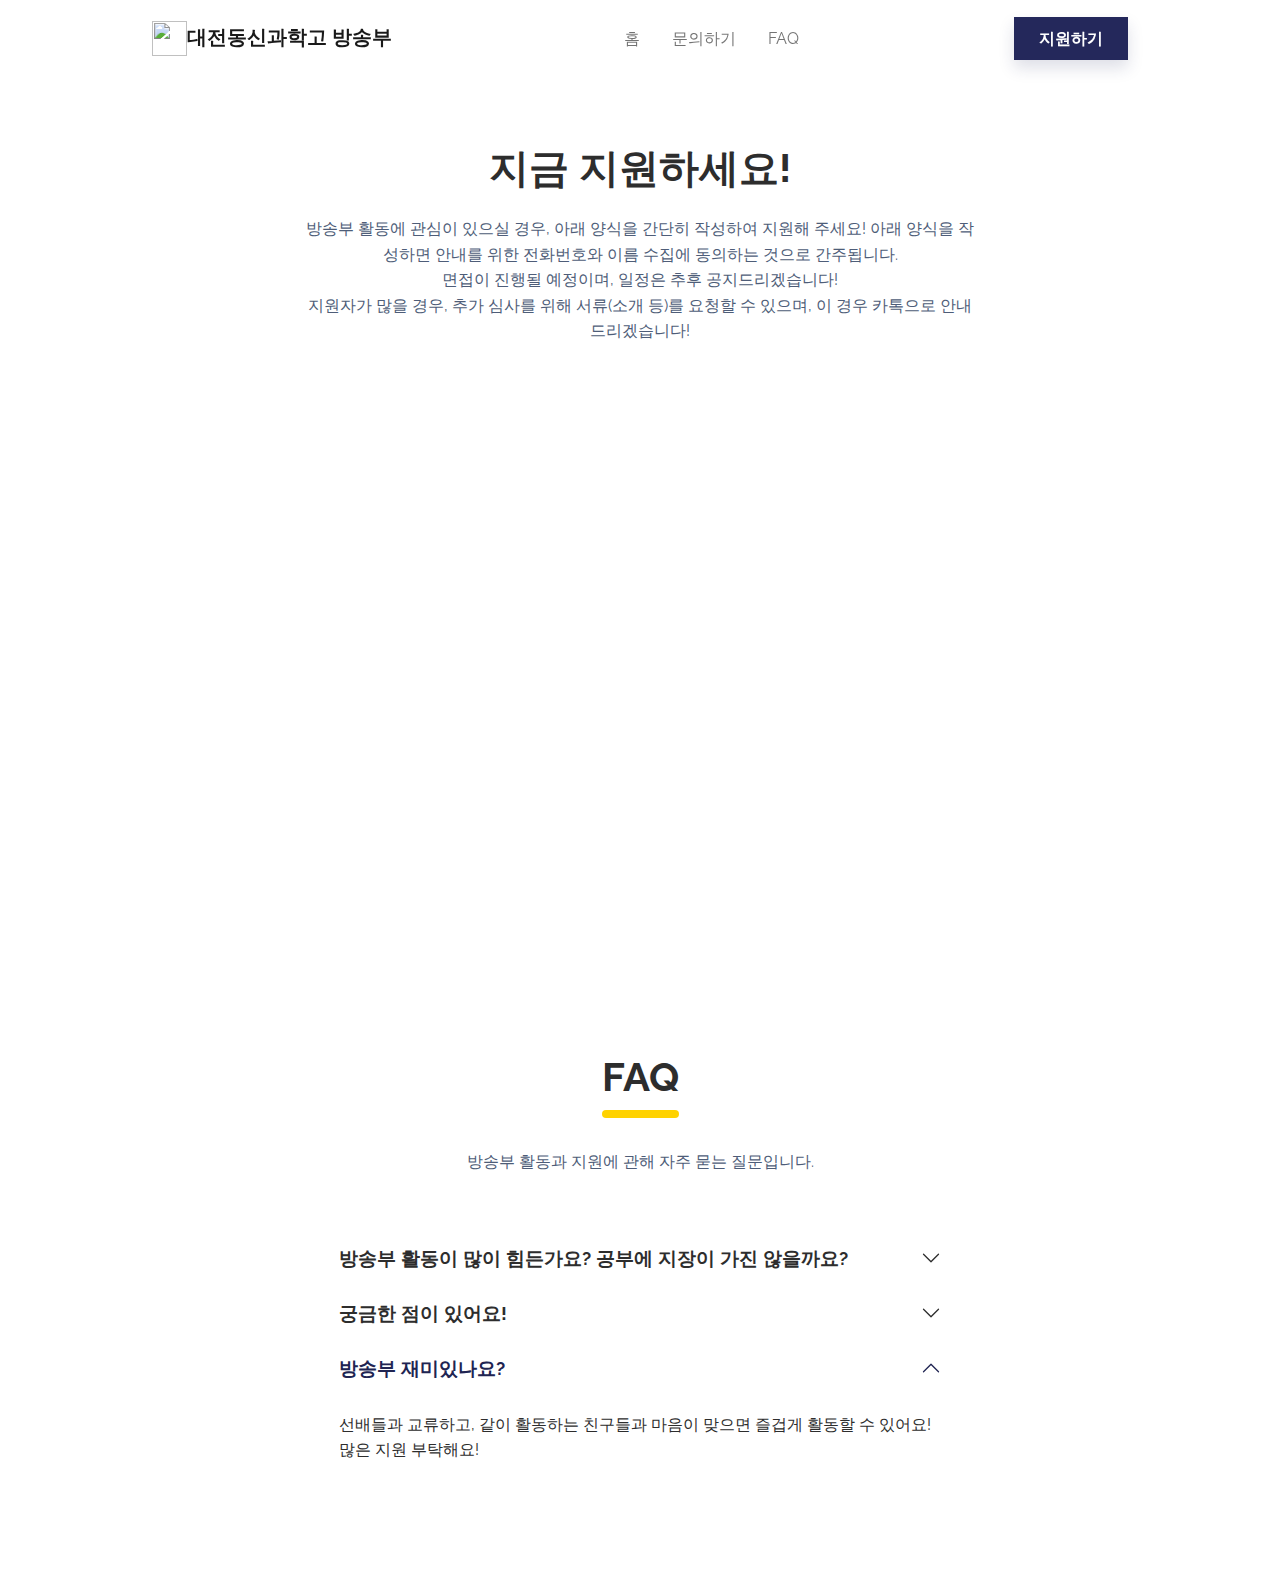
==== apply.html @ a0d3a354 "Update apply.html" ====
<!DOCTYPE html>
<html lang="en">

<head>
    <meta charset="utf-8">
    <meta name="viewport" content="width=device-width, initial-scale=1.0, shrink-to-fit=no">
    <title>Contacts - 대전동신과학고 방송부</title>
    <link rel="stylesheet" href="assets/bootstrap/css/bootstrap.min.css">
    <link rel="stylesheet" href="https://fonts.googleapis.com/css?family=Raleway:300italic,400italic,600italic,700italic,800italic,400,300,600,700,800&amp;display=swap">
    <link rel="stylesheet" href="assets/css/.css">
    <link rel="stylesheet" href="https://fonts.googleapis.com/css?family=Nanum+Gothic&amp;display=swap">
    <link rel="stylesheet" href="assets/css/Contact-Form-by-Moorcam.css">
    <link rel="stylesheet" href="assets/css/Features-Large-Icons-icons.css">
    <link rel="stylesheet" href="assets/css/Multi-step-form.css">
    <link rel="stylesheet" href="assets/css/Responsive-Youtube-Embed.css">
</head>

<body>
    <nav class="navbar navbar-light navbar-expand-md fixed-top navbar-shrink py-3" id="mainNav">
        <div class="container"><a class="navbar-brand d-flex align-items-center" href="/"><span><img src="https://github.com/hoony6134/dhbs-apply/blob/main/logo.png?raw=true" style="width: 35px;height: 35px;">대전동신과학고 방송부</span></a><button data-bs-toggle="collapse" class="navbar-toggler" data-bs-target="#navcol-1"><span class="visually-hidden">Toggle navigation</span><span class="navbar-toggler-icon"></span></button>
            <div class="collapse navbar-collapse" id="navcol-1">
                <ul class="navbar-nav mx-auto">
                    <li class="nav-item"><a class="nav-link" href="index.html">홈</a></li>
                    <li class="nav-item"></li>
                    <li class="nav-item"></li>
                    <li class="nav-item"><a class="nav-link" href="contacts.html">문의하기</a></li>
                    <li class="nav-item"><a class="nav-link" href="faq.html">FAQ</a></li>
                </ul><a class="btn btn-primary shadow" role="button" href="apply.html">지원하기</a>
            </div>
        </div>
    </nav>
    <section class="py-5 mt-5">
        <div class="container py-5">
            <div class="row">
                <div class="col-md-8 col-xl-6 text-center mx-auto" style="width: 70%;">
                    <h2 class="display-6 fw-bold mb-4">지금 지원하세요!</h2>
                    <p class="text-muted">방송부 활동에 관심이 있으실 경우, 아래 양식을 간단히 작성하여 지원해 주세요! 아래 양식을 작성하면 안내를 위한 전화번호와 이름 수집에 동의하는 것으로 간주됩니다.<br>면접이 진행될 예정이며, 일정은 추후 공지드리겠습니다!<br>지원자가 많을 경우, 추가 심사를 위해 서류(소개 등)를 요청할 수 있으며, 이 경우 카톡으로 안내드리겠습니다!</p>
                </div>
            </div>
            <div class="ratio ratio-16x9"><iframe src="https://naver.me/54kRNfM9"></iframe></div>
            <section></section>
        </div>
    </section>
    <section class="py-4 py-xl-5 mb-5">
        <div class="container">
            <div class="row mb-2">
                <div class="col-md-8 col-xl-6 text-center mx-auto">
                    <h2 class="display-6 fw-bold mb-5"><span class="pb-3 underline">FAQ<br></span></h2>
                    <p class="text-muted mb-5">방송부 활동과 지원에 관해 자주 묻는 질문입니다.</p>
                </div>
            </div>
            <div class="row mb-2">
                <div class="col-md-8 mx-auto">
                    <div class="accordion text-muted" role="tablist" id="accordion-1">
                        <div class="accordion-item">
                            <h2 class="accordion-header" role="tab"><button class="accordion-button collapsed" type="button" data-bs-toggle="collapse" data-bs-target="#accordion-1 .item-1" aria-expanded="false" aria-controls="accordion-1 .item-1">방송부 활동이 많이 힘든가요? 공부에 지장이 가진 않을까요?</button></h2>
                            <div class="accordion-collapse collapse item-1" role="tabpanel" data-bs-parent="#accordion-1">
                                <div class="accordion-body">
                                    <p></p>
                                    <p class="mb-0">방송부 활동을 위해 모이는 시간이 많지는 않아 공부에 많은 방해가 되지는 않습니다. 다만, 자신이 원할 경우 다양한 활동을 할 수 있는데, 이 경우 조금 더 많은 시간이 소모될 수 있습니다.<br>또, 활동을 강요하지 않는 만큼 큰 무리는 없을 거에요!</p>
                                </div>
                            </div>
                        </div>
                        <div class="accordion-item">
                            <h2 class="accordion-header" role="tab"><button class="accordion-button collapsed" type="button" data-bs-toggle="collapse" data-bs-target="#accordion-1 .item-2" aria-expanded="false" aria-controls="accordion-1 .item-2">궁금한 점이 있어요!</button></h2>
                            <div class="accordion-collapse collapse item-2" role="tabpanel" data-bs-parent="#accordion-1">
                                <div class="accordion-body">
                                    <p class="mb-0">방송부 활동, 지원 등과 관련하여 궁금한 점은 무엇이든지 9기 방송부장 (인스타: @_jh_0105 / 카톡: hoony6134)에게 질문해 주세요!</p>
                                </div>
                            </div>
                        </div>
                        <div class="accordion-item">
                            <h2 class="accordion-header" role="tab"><button class="accordion-button" type="button" data-bs-toggle="collapse" data-bs-target="#accordion-1 .item-3" aria-expanded="true" aria-controls="accordion-1 .item-3">방송부 재미있나요?</button></h2>
                            <div class="accordion-collapse collapse show item-3" role="tabpanel" data-bs-parent="#accordion-1">
                                <div class="accordion-body">
                                    <p class="mb-0">선배들과 교류하고, 같이 활동하는 친구들과 마음이 맞으면 즐겁게 활동할 수 있어요! 많은 지원 부탁해요!</p>
                                </div>
                            </div>
                        </div>
                    </div>
                </div>
            </div>
        </div>
    </section>
    <footer></footer>
    <script src="assets/bootstrap/js/bootstrap.min.js"></script>
    <script src="assets/js/Multi-step-form-script.js"></script>
    <script src="assets/js/startup-modern.js"></script>
</body>

</html>
---- assets/css/.css ----
@font-face {
	font-family: 'Custom Font';
	src: url(../../assets/fonts/20220316_NaverBD-ExtraBold.woff2) format('woff2'),
	url(../../assets/fonts/20220316_NaverBD-ExtraBold.woff) format('woff');
	font-weight: bold;
	font-style: normal;
	font-display: swap;
}
---- assets/css/Contact-Form-by-Moorcam.css ----
.contact-clean {
  background: #f1f7fc;
  padding: 80px 0;
}

@media (max-width:767px) {
  .contact-clean {
    padding: 20px 0;
  }
}

.contact-clean form {
  max-width: 480px;
  width: 90%;
  margin: 0 auto;
  background-color: #ffffff;
  padding: 40px;
  border-radius: 4px;
  color: #505e6c;
  box-shadow: 1px 1px 5px rgba(0,0,0,0.1);
}

@media (max-width:767px) {
  .contact-clean form {
    padding: 30px;
  }
}

.contact-clean h2 {
  margin-top: 5px;
  font-weight: bold;
  font-size: 28px;
  margin-bottom: 36px;
  color: inherit;
}

.contact-clean .form-group:last-child {
  margin-bottom: 5px;
}

.contact-clean form .form-control {
  background: #fff;
  border-radius: 2px;
  box-shadow: 1px 1px 1px rgba(0,0,0,0.05);
  outline: none;
  color: inherit;
  padding-left: 12px;
  height: 42px;
}

.contact-clean form .form-control:focus {
  border: 1px solid #b2b2b2;
}

.contact-clean form textarea.form-control {
  min-height: 100px;
  max-height: 260px;
  padding-top: 10px;
  resize: vertical;
}

.contact-clean form .btn {
  padding: 16px 32px;
  border: none;
  background: none;
  box-shadow: none;
  text-shadow: none;
  opacity: 0.9;
  text-transform: uppercase;
  font-weight: bold;
  font-size: 13px;
  letter-spacing: 0.4px;
  line-height: 1;
  outline: none !important;
}

.contact-clean form .btn:hover {
  opacity: 1;
}

.contact-clean form .btn:active {
  transform: translateY(1px);
}

.contact-clean form .btn-primary {
  background-color: #055ada !important;
  margin-top: 15px;
  color: #fff;
}
---- assets/css/Features-Large-Icons-icons.css ----
.bs-icon {
  --bs-icon-size: .75rem;
  display: flex;
  flex-shrink: 0;
  justify-content: center;
  align-items: center;
  font-size: var(--bs-icon-size);
  width: calc(var(--bs-icon-size) * 2);
  height: calc(var(--bs-icon-size) * 2);
  color: var(--bs-primary);
}

.bs-icon-xs {
  --bs-icon-size: 1rem;
  width: calc(var(--bs-icon-size) * 1.5);
  height: calc(var(--bs-icon-size) * 1.5);
}

.bs-icon-sm {
  --bs-icon-size: 1rem;
}

.bs-icon-md {
  --bs-icon-size: 1.5rem;
}

.bs-icon-lg {
  --bs-icon-size: 2rem;
}

.bs-icon-xl {
  --bs-icon-size: 2.5rem;
}

.bs-icon.bs-icon-primary {
  color: var(--bs-white);
  background: var(--bs-primary);
}

.bs-icon.bs-icon-primary-light {
  color: var(--bs-primary);
  background: rgba(var(--bs-primary-rgb), .2);
}

.bs-icon.bs-icon-semi-white {
  color: var(--bs-primary);
  background: rgba(255, 255, 255, .5);
}

.bs-icon.bs-icon-rounded {
  border-radius: .5rem;
}

.bs-icon.bs-icon-circle {
  border-radius: 50%;
}
---- assets/css/Multi-step-form.css ----
* {
  margin: 0;
  padding: 0;
  box-sizing: border-box;
}

body a {
  color: inherit;
  text-decoration: none;
}

.multisteps-form__progress {
  display: grid;
  grid-template-columns: repeat(auto-fit, minmax(0, 1fr));
}

.multisteps-form__progress-btn {
  transition-property: all;
  transition-duration: 0.15s;
  transition-timing-function: linear;
  transition-delay: 0s;
  position: relative;
  padding-top: 20px;
  color: rgba(108, 117, 125, 0.7);
  text-indent: -9999px;
  border: none;
  background-color: transparent;
  outline: none !important;
  cursor: pointer;
}

@media (min-width: 500px) {
  .multisteps-form__progress-btn {
    text-indent: 0;
  }
}

.multisteps-form__progress-btn:before {
  position: absolute;
  top: 0;
  left: 50%;
  display: block;
  width: 13px;
  height: 13px;
  content: '';
  transform: translateX(-50%);
  transition: all 0.15s linear 0s, -webkit-transform 0.15s cubic-bezier(0.05, 1.09, 0.16, 1.4) 0s;
  transition: all 0.15s linear 0s, transform 0.15s cubic-bezier(0.05, 1.09, 0.16, 1.4) 0s;
  transition: all 0.15s linear 0s, transform 0.15s cubic-bezier(0.05, 1.09, 0.16, 1.4) 0s, -webkit-transform 0.15s cubic-bezier(0.05, 1.09, 0.16, 1.4) 0s;
  border: 2px solid currentColor;
  border-radius: 50%;
  background-color: #fff;
  box-sizing: border-box;
  z-index: 3;
}

.multisteps-form__progress-btn:after {
  position: absolute;
  top: 5px;
  left: calc(-50% - 13px / 2);
  transition-property: all;
  transition-duration: 0.15s;
  transition-timing-function: linear;
  transition-delay: 0s;
  display: block;
  width: 100%;
  height: 2px;
  content: '';
  background-color: currentColor;
  z-index: 1;
}

.multisteps-form__progress-btn:first-child:after {
  display: none;
}

.multisteps-form__progress-btn.js-active {
  color: #007bff;
}

.multisteps-form__progress-btn.js-active:before {
  transform: translateX(-50%) scale(1.2);
  background-color: currentColor;
}

.multisteps-form__form {
  position: relative;
}

.multisteps-form__panel {
  position: absolute;
  top: 0;
  left: 0;
  width: 100%;
  height: 0;
  opacity: 0;
  visibility: hidden;
}

.multisteps-form__panel.js-active {
  height: auto;
  opacity: 1;
  visibility: visible;
}

.multisteps-form__panel[data-animation="scaleIn"] {
  transform: scale(0.9);
}

.multisteps-form__panel[data-animation="scaleIn"].js-active {
  transition-property: all;
  transition-duration: 0.2s;
  transition-timing-function: linear;
  transition-delay: 0s;
  transform: scale(1);
}
---- assets/css/Responsive-Youtube-Embed.css ----
.video-container {
  position: relative;
  padding-bottom: 56.25%;
  padding-top: 0;
  height: 0;
  overflow: hidden;
}

.video-container iframe, .video-container object, .video-container embed {
  position: absolute;
  top: 0;
  left: 0;
  width: 100%;
  height: 100%;
}
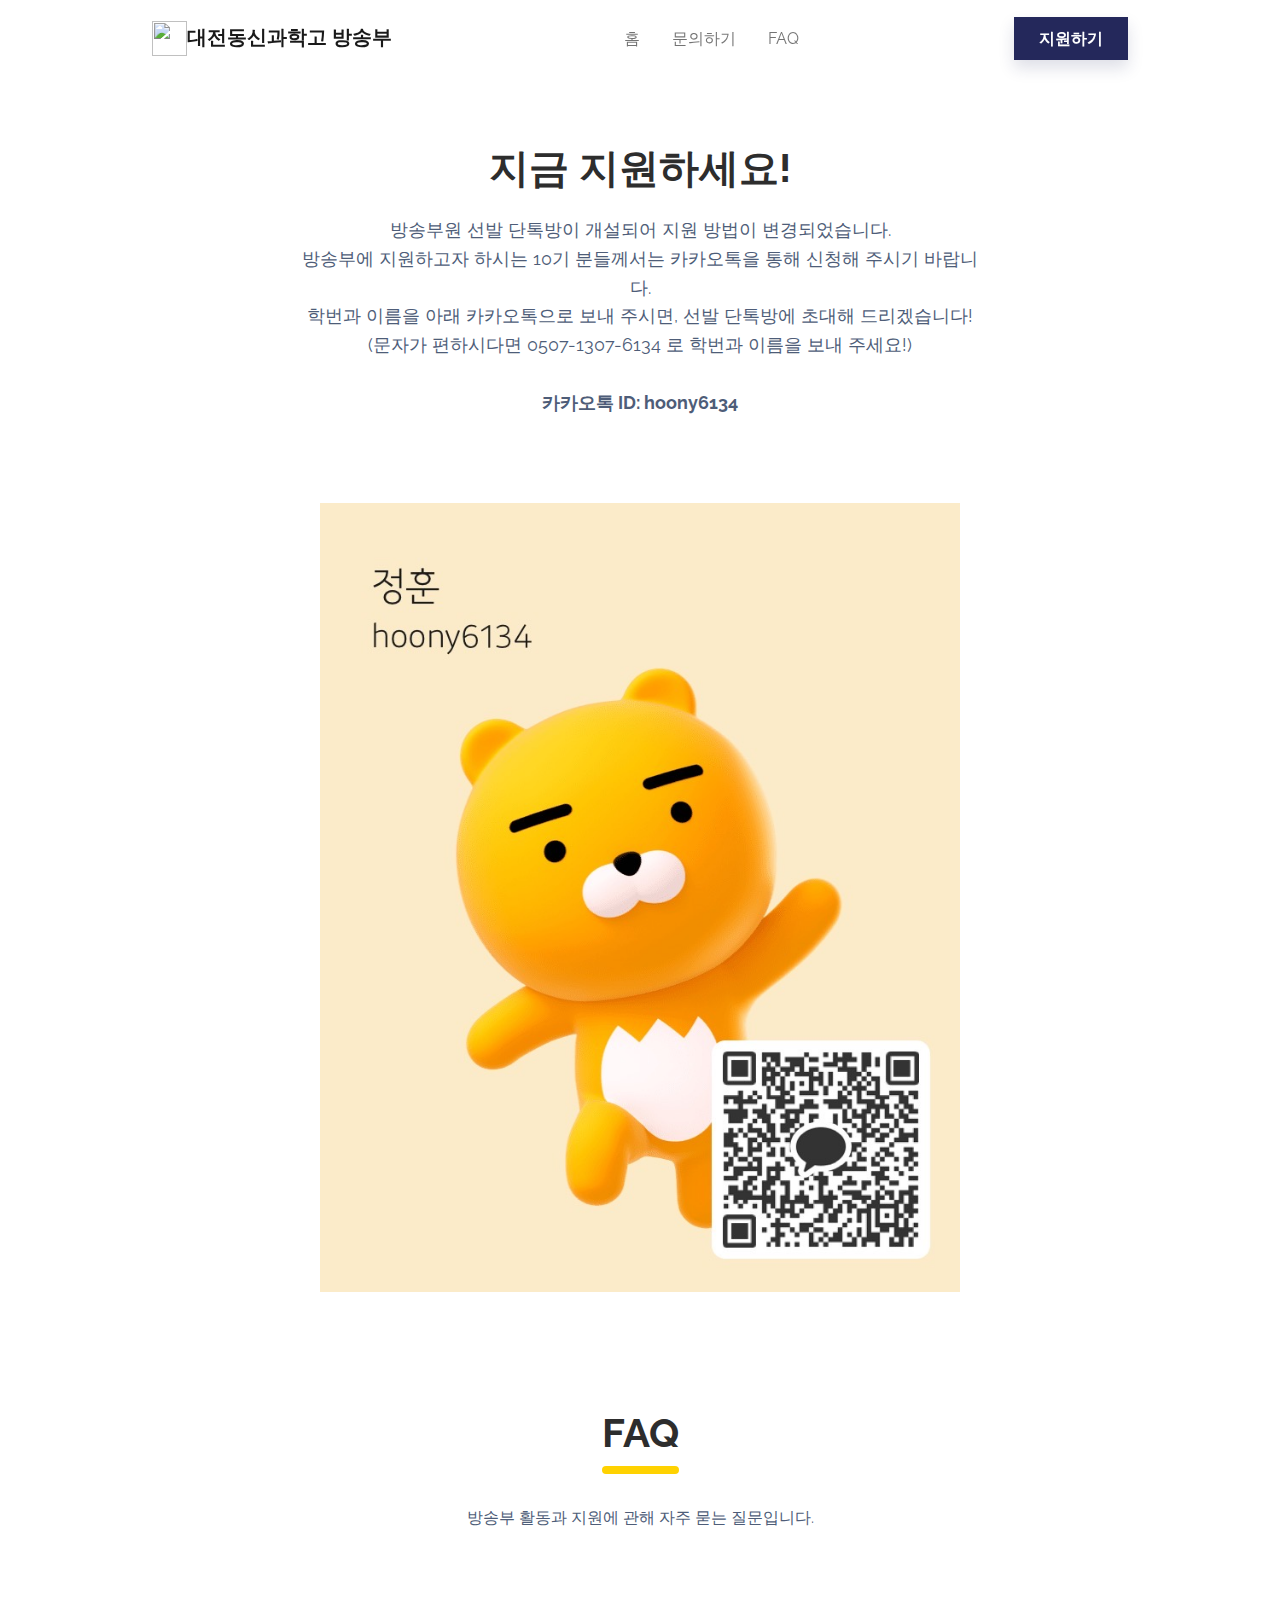
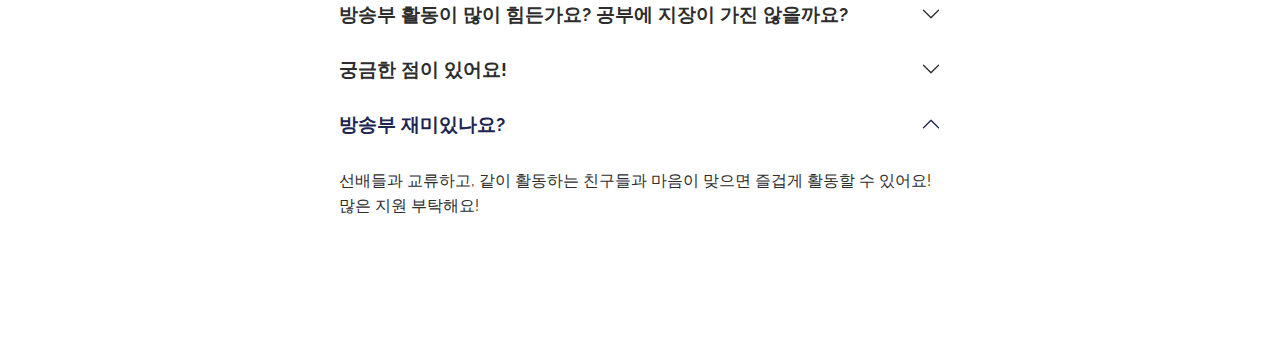
==== commit 0b04c8cc: "Apply Method changed" ====
--- a/apply.html
+++ b/apply.html
@@ -3,6 +3,15 @@
 
 <head>
     <meta charset="utf-8">
+<!-- Google tag (gtag.js) -->
+<script async src="https://www.googletagmanager.com/gtag/js?id=G-QWYKT1Y9QC"></script>
+<script>
+  window.dataLayer = window.dataLayer || [];
+  function gtag(){dataLayer.push(arguments);}
+  gtag('js', new Date());
+
+  gtag('config', 'G-QWYKT1Y9QC');
+</script>
     <meta name="viewport" content="width=device-width, initial-scale=1.0, shrink-to-fit=no">
     <title>Contacts - 대전동신과학고 방송부</title>
     <link rel="stylesheet" href="assets/bootstrap/css/bootstrap.min.css">
@@ -29,17 +38,16 @@
             </div>
         </div>
     </nav>
-    <section class="py-5 mt-5">
+    <section class="py-5 mt-5" style="text-align: center;">
         <div class="container py-5">
             <div class="row">
                 <div class="col-md-8 col-xl-6 text-center mx-auto" style="width: 70%;">
                     <h2 class="display-6 fw-bold mb-4">지금 지원하세요!</h2>
-                    <p class="text-muted">방송부 활동에 관심이 있으실 경우, 아래 양식을 간단히 작성하여 지원해 주세요! 아래 양식을 작성하면 안내를 위한 전화번호와 이름 수집에 동의하는 것으로 간주됩니다.<br>면접이 진행될 예정이며, 일정은 추후 공지드리겠습니다!<br>지원자가 많을 경우, 추가 심사를 위해 서류(소개 등)를 요청할 수 있으며, 이 경우 카톡으로 안내드리겠습니다!</p>
+                    <p class="text-muted" style="font-size: 18px;">방송부원 선발 단톡방이 개설되어 지원 방법이 변경되었습니다.<br>방송부에 지원하고자 하시는 10기 분들께서는 카카오톡을 통해 신청해 주시기 바랍니다.<br>학번과 이름을 아래 카카오톡으로 보내 주시면, 선발 단톡방에 초대해 드리겠습니다!<br>(문자가 편하시다면 0507-1307-6134 로 학번과 이름을 보내 주세요!)<br><br><strong>카카오톡 ID: hoony6134</strong></p>
                 </div>
             </div>
-            <div class="ratio ratio-16x9"><iframe src="https://naver.me/54kRNfM9"></iframe></div>
             <section></section>
-        </div>
+        </div><img src="assets/img/IMG_1153.jpg" width="50%" style="margin: 21px;">
     </section>
     <section class="py-4 py-xl-5 mb-5">
         <div class="container">
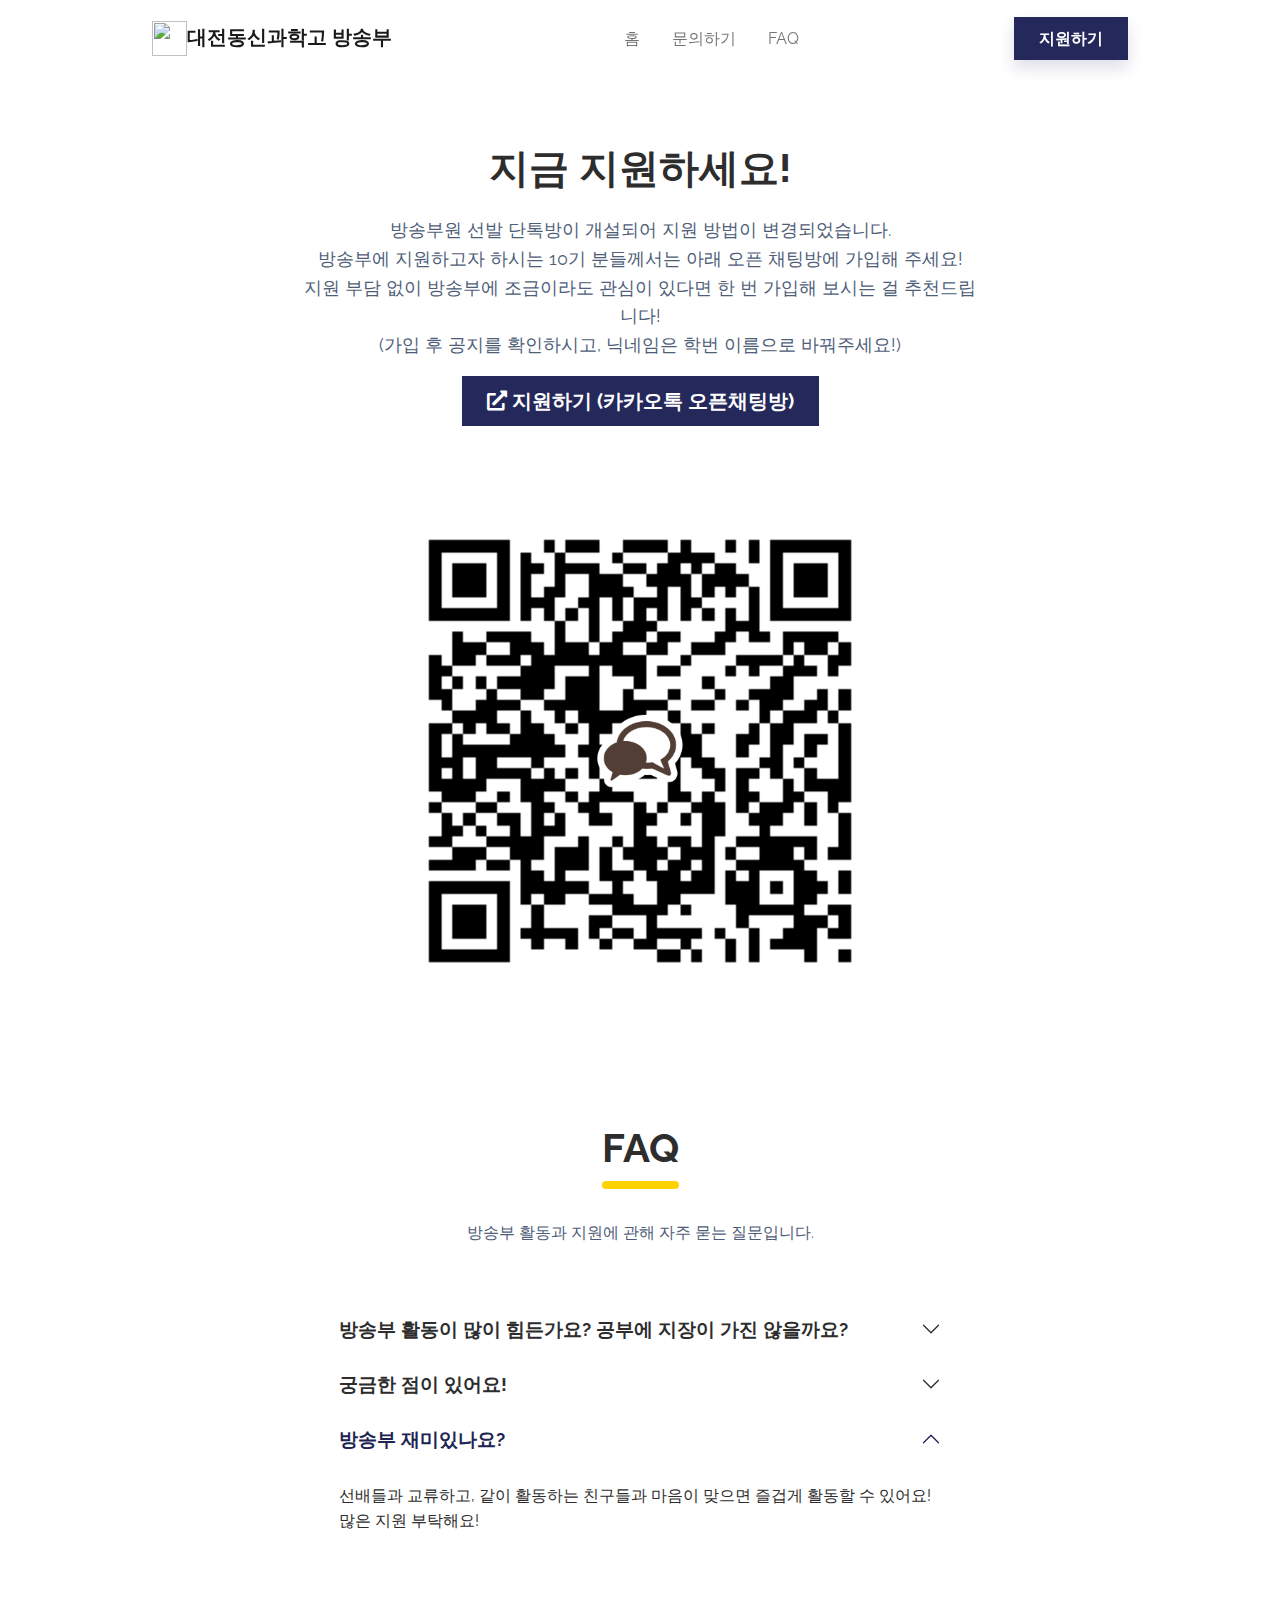
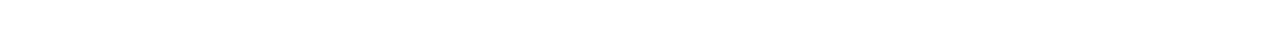
==== commit 36c73591: "Apply method changed" ====
--- a/apply.html
+++ b/apply.html
@@ -18,6 +18,7 @@
     <link rel="stylesheet" href="https://fonts.googleapis.com/css?family=Raleway:300italic,400italic,600italic,700italic,800italic,400,300,600,700,800&amp;display=swap">
     <link rel="stylesheet" href="assets/css/.css">
     <link rel="stylesheet" href="https://fonts.googleapis.com/css?family=Nanum+Gothic&amp;display=swap">
+    <link rel="stylesheet" href="assets/fonts/fontawesome-all.min.css">
     <link rel="stylesheet" href="assets/css/Contact-Form-by-Moorcam.css">
     <link rel="stylesheet" href="assets/css/Features-Large-Icons-icons.css">
     <link rel="stylesheet" href="assets/css/Multi-step-form.css">
@@ -43,11 +44,11 @@
             <div class="row">
                 <div class="col-md-8 col-xl-6 text-center mx-auto" style="width: 70%;">
                     <h2 class="display-6 fw-bold mb-4">지금 지원하세요!</h2>
-                    <p class="text-muted" style="font-size: 18px;">방송부원 선발 단톡방이 개설되어 지원 방법이 변경되었습니다.<br>방송부에 지원하고자 하시는 10기 분들께서는 카카오톡을 통해 신청해 주시기 바랍니다.<br>학번과 이름을 아래 카카오톡으로 보내 주시면, 선발 단톡방에 초대해 드리겠습니다!<br>(문자가 편하시다면 0507-1307-6134 로 학번과 이름을 보내 주세요!)<br><br><strong>카카오톡 ID: hoony6134</strong></p>
+                    <p class="text-muted" style="font-size: 18px;">방송부원 선발 단톡방이 개설되어 지원 방법이 변경되었습니다.<br>방송부에 지원하고자 하시는 10기 분들께서는 아래 오픈 채팅방에 가입해 주세요!<br>지원 부담 없이 방송부에 조금이라도 관심이 있다면 한 번 가입해 보시는 걸 추천드립니다!<br>(가입 후 공지를 확인하시고, 닉네임은 학번 이름으로 바꿔주세요!)</p>
                 </div>
-            </div>
+            </div><a class="btn btn-primary" role="button" href="https://open.kakao.com/o/gEIXfE8e" style="font-size: 20px;"><i class="fas fa-external-link-alt"></i>&nbsp;지원하기 (카카오톡 오픈채팅방)</a>
             <section></section>
-        </div><img src="assets/img/IMG_1153.jpg" width="50%" style="margin: 21px;">
+        </div><img src="assets/img/IMG_0422.png" width="40%" style="margin: 21px;">
     </section>
     <section class="py-4 py-xl-5 mb-5">
         <div class="container">
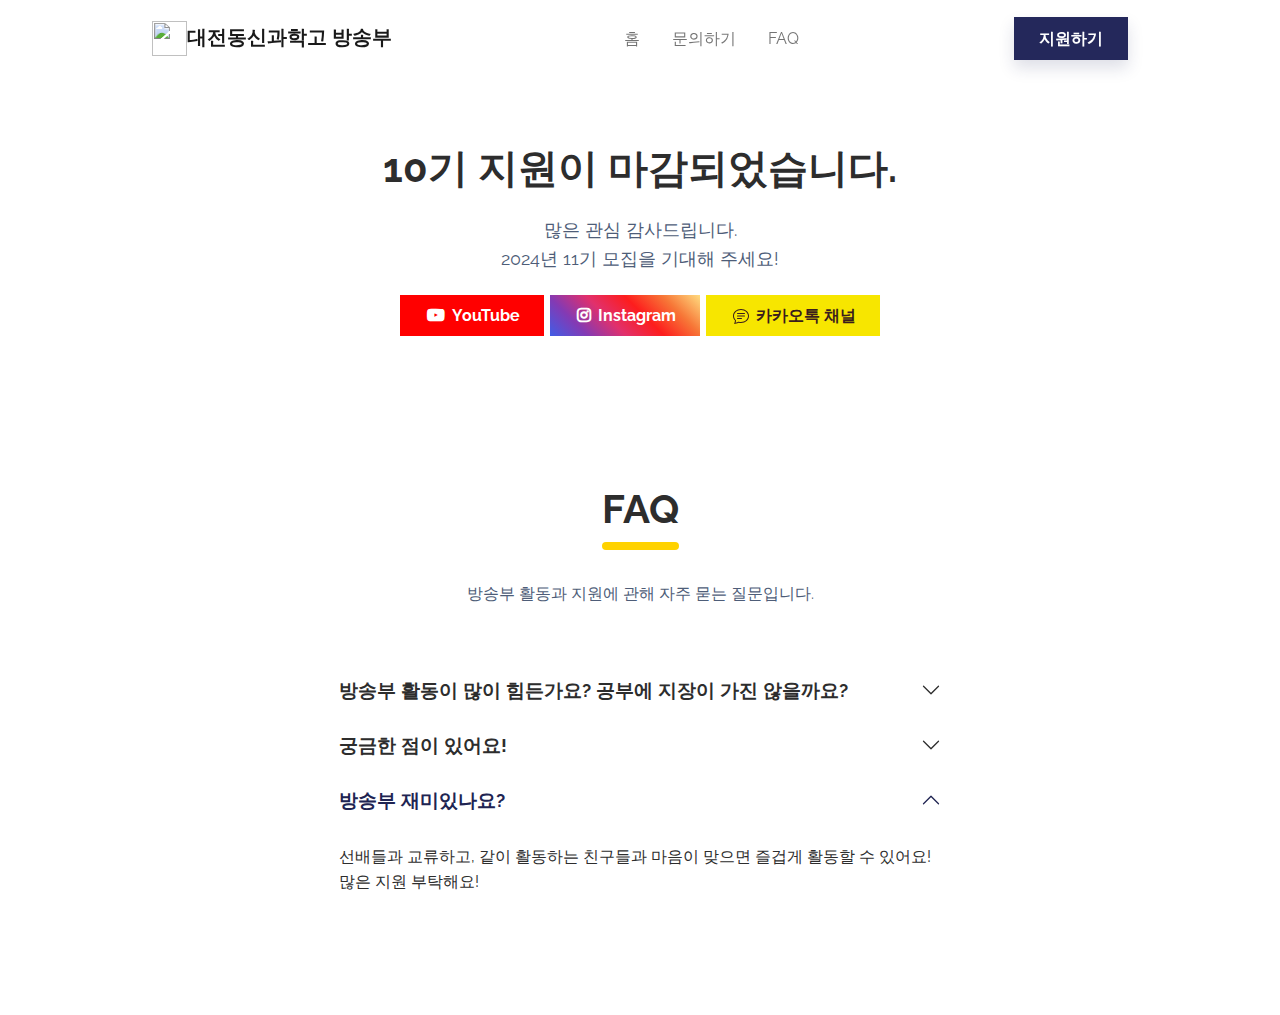
==== commit bfe5236a: "Admission Result" ====
--- a/apply.html
+++ b/apply.html
@@ -13,15 +13,18 @@
   gtag('config', 'G-QWYKT1Y9QC');
 </script>
     <meta name="viewport" content="width=device-width, initial-scale=1.0, shrink-to-fit=no">
-    <title>Contacts - 대전동신과학고 방송부</title>
+    <title>지원하기 - 대전동신과학고 방송부</title>
+    <meta name="description" content="대전동신과학고 방송부원에 지금 지원하세요!">
     <link rel="stylesheet" href="assets/bootstrap/css/bootstrap.min.css">
     <link rel="stylesheet" href="https://fonts.googleapis.com/css?family=Raleway:300italic,400italic,600italic,700italic,800italic,400,300,600,700,800&amp;display=swap">
     <link rel="stylesheet" href="assets/css/.css">
     <link rel="stylesheet" href="https://fonts.googleapis.com/css?family=Nanum+Gothic&amp;display=swap">
     <link rel="stylesheet" href="assets/fonts/fontawesome-all.min.css">
     <link rel="stylesheet" href="assets/css/Contact-Form-by-Moorcam.css">
+    <link rel="stylesheet" href="assets/css/countdown.css">
     <link rel="stylesheet" href="assets/css/Features-Large-Icons-icons.css">
     <link rel="stylesheet" href="assets/css/Multi-step-form.css">
+    <link rel="stylesheet" href="assets/css/notice.css">
     <link rel="stylesheet" href="assets/css/Responsive-Youtube-Embed.css">
 </head>
 
@@ -43,12 +46,16 @@
         <div class="container py-5">
             <div class="row">
                 <div class="col-md-8 col-xl-6 text-center mx-auto" style="width: 70%;">
-                    <h2 class="display-6 fw-bold mb-4">지금 지원하세요!</h2>
-                    <p class="text-muted" style="font-size: 18px;">방송부원 선발 단톡방이 개설되어 지원 방법이 변경되었습니다.<br>방송부에 지원하고자 하시는 10기 분들께서는 아래 오픈 채팅방에 가입해 주세요!<br>지원 부담 없이 방송부에 조금이라도 관심이 있다면 한 번 가입해 보시는 걸 추천드립니다!<br>(가입 후 공지를 확인하시고, 닉네임은 학번 이름으로 바꿔주세요!)</p>
+                    <h2 class="display-6 fw-bold mb-4">10기 지원이 마감되었습니다.</h2>
+                    <p class="text-muted" style="font-size: 18px;">많은 관심 감사드립니다.<br>2024년 11기 모집을 기대해 주세요!</p>
                 </div>
-            </div><a class="btn btn-primary" role="button" href="https://open.kakao.com/o/gEIXfE8e" style="font-size: 20px;"><i class="fas fa-external-link-alt"></i>&nbsp;지원하기 (카카오톡 오픈채팅방)</a>
+            </div>
+            <div class="btn-group" role="group" style="padding: 2px;"><a class="btn btn-primary" role="button" style="margin: 3px;background: #FF0000;border-style: none;"><i class="fab fa-youtube" style="margin: 3px;"></i>&nbsp;YouTube</a><button class="btn btn-primary" type="button" style="margin: 3px;background: linear-gradient(45deg, #405de6 0%, #833ab4 20%, #e1306c 40%, #fd1d1d 60%, #f77737 80%, #ffdc80 100%);border-style: none;"><i class="fab fa-instagram" style="margin: 3px;"></i>&nbsp;Instagram</button><a class="btn btn-primary" role="button" style="margin: 3px;background: #f7e600;color: #3a1d1d;border-style: none;" href="http://pf.kakao.com/_JVRUxj"><svg xmlns="http://www.w3.org/2000/svg" width="1em" height="1em" fill="currentColor" viewBox="0 0 16 16" class="bi bi-chat-text" style="margin: 3px;">
+                        <path d="M2.678 11.894a1 1 0 0 1 .287.801 10.97 10.97 0 0 1-.398 2c1.395-.323 2.247-.697 2.634-.893a1 1 0 0 1 .71-.074A8.06 8.06 0 0 0 8 14c3.996 0 7-2.807 7-6 0-3.192-3.004-6-7-6S1 4.808 1 8c0 1.468.617 2.83 1.678 3.894zm-.493 3.905a21.682 21.682 0 0 1-.713.129c-.2.032-.352-.176-.273-.362a9.68 9.68 0 0 0 .244-.637l.003-.01c.248-.72.45-1.548.524-2.319C.743 11.37 0 9.76 0 8c0-3.866 3.582-7 8-7s8 3.134 8 7-3.582 7-8 7a9.06 9.06 0 0 1-2.347-.306c-.52.263-1.639.742-3.468 1.105z"></path>
+                        <path d="M4 5.5a.5.5 0 0 1 .5-.5h7a.5.5 0 0 1 0 1h-7a.5.5 0 0 1-.5-.5zM4 8a.5.5 0 0 1 .5-.5h7a.5.5 0 0 1 0 1h-7A.5.5 0 0 1 4 8zm0 2.5a.5.5 0 0 1 .5-.5h4a.5.5 0 0 1 0 1h-4a.5.5 0 0 1-.5-.5z"></path>
+                    </svg>&nbsp;카카오톡 채널</a></div>
             <section></section>
-        </div><img src="assets/img/IMG_0422.png" width="40%" style="margin: 21px;">
+        </div>
     </section>
     <section class="py-4 py-xl-5 mb-5">
         <div class="container">
@@ -93,6 +100,7 @@
     </section>
     <footer></footer>
     <script src="assets/bootstrap/js/bootstrap.min.js"></script>
+    <script src="assets/js/countdown.js"></script>
     <script src="assets/js/Multi-step-form-script.js"></script>
     <script src="assets/js/startup-modern.js"></script>
 </body>
--- a/assets/css/countdown.css
+++ b/assets/css/countdown.css
@@ -0,0 +1,17 @@
+#countdown {
+  font-size: 30px;
+  font-weight: bold;
+  text-align: center;
+}
+
+#countdown span {
+  padding: 10px;
+  background-color: #333;
+  color: #fff;
+  border-radius: 5px;
+}
+
+#countdown.expired {
+  color: red;
+}
+
--- a/assets/css/notice.css
+++ b/assets/css/notice.css
@@ -0,0 +1,35 @@
+.notice-container {
+  display: flex;
+  justify-content: center;
+  align-items: center;
+  margin: 8px;
+}
+
+.notice {
+  background: linear-gradient(to right, #2196f3, #f44336);
+  color: #ffffff;
+  font-size: 18px;
+  font-weight: bold;
+  padding: 10px;
+  text-align: center;
+}
+
+.button_notice {
+  display: inline-block;
+  background-color: transparent;
+  font-size: 16px;
+  color: #ffffff;
+  border: 2px solid #ffffff;
+  border-radius: 20px;
+  padding: 5px 10px;
+  text-decoration: none;
+  margin-top: 10px;
+  margin-bottom: 10px;
+}
+
+.button_notice:hover {
+  background-color: #ffffff;
+  color: #2196f3;
+  border-radius: 10px;
+}
+
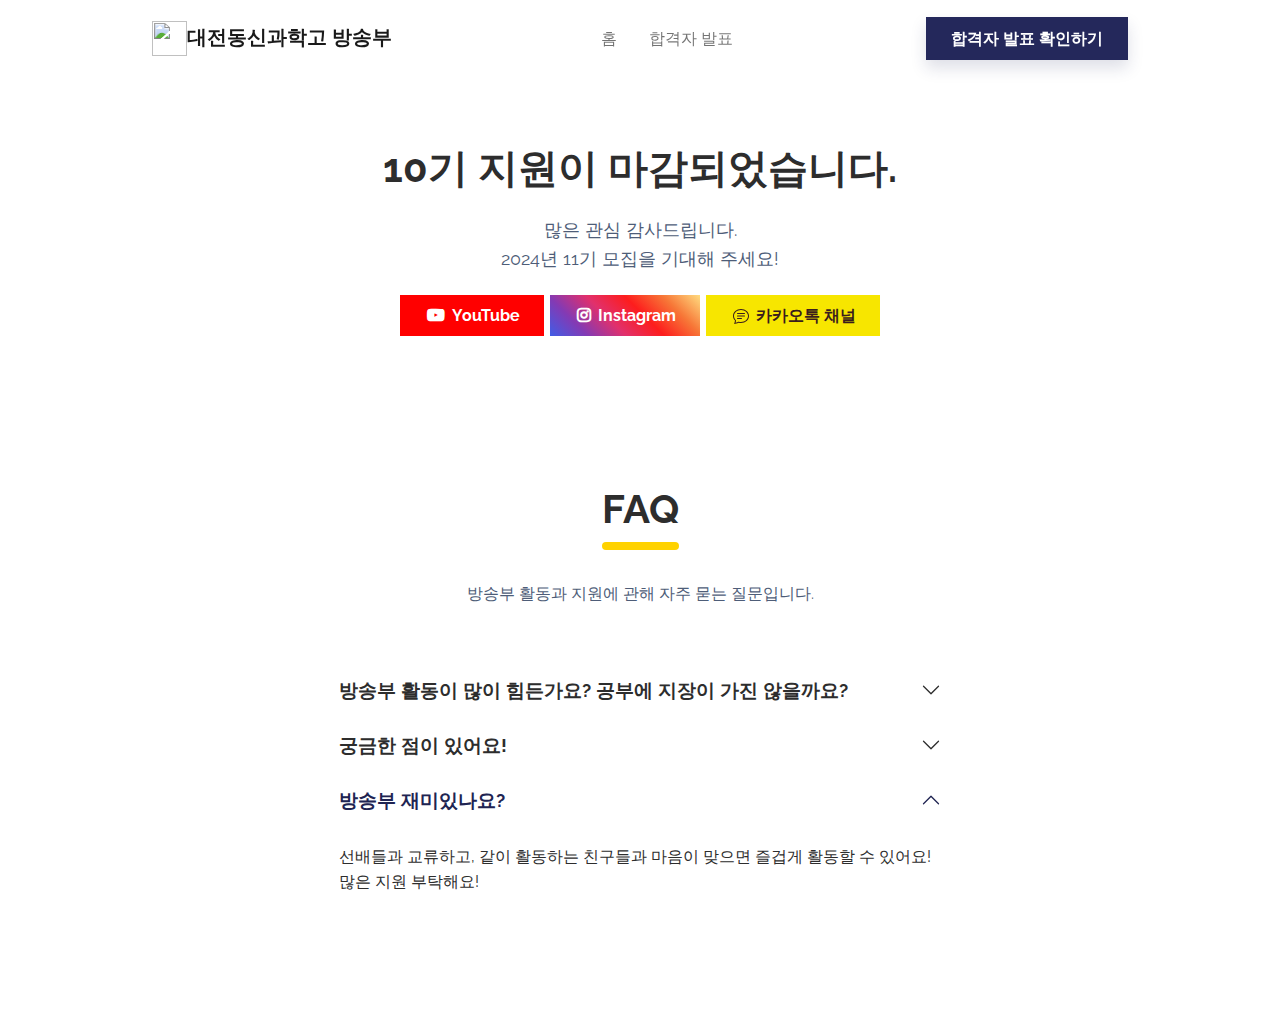
==== commit e19283d7: "Close & Result Only" ====
--- a/apply.html
+++ b/apply.html
@@ -36,9 +36,10 @@
                     <li class="nav-item"><a class="nav-link" href="index.html">홈</a></li>
                     <li class="nav-item"></li>
                     <li class="nav-item"></li>
-                    <li class="nav-item"><a class="nav-link" href="contacts.html">문의하기</a></li>
-                    <li class="nav-item"><a class="nav-link" href="faq.html">FAQ</a></li>
-                </ul><a class="btn btn-primary shadow" role="button" href="apply.html">지원하기</a>
+                    <li class="nav-item"></li>
+                    <li class="nav-item"></li>
+                    <li class="nav-item"><a class="nav-link" href="apply_result.html">합격자 발표</a></li>
+                </ul><a class="btn btn-primary shadow" role="button" href="apply_result.html">합격자 발표 확인하기</a>
             </div>
         </div>
     </nav>
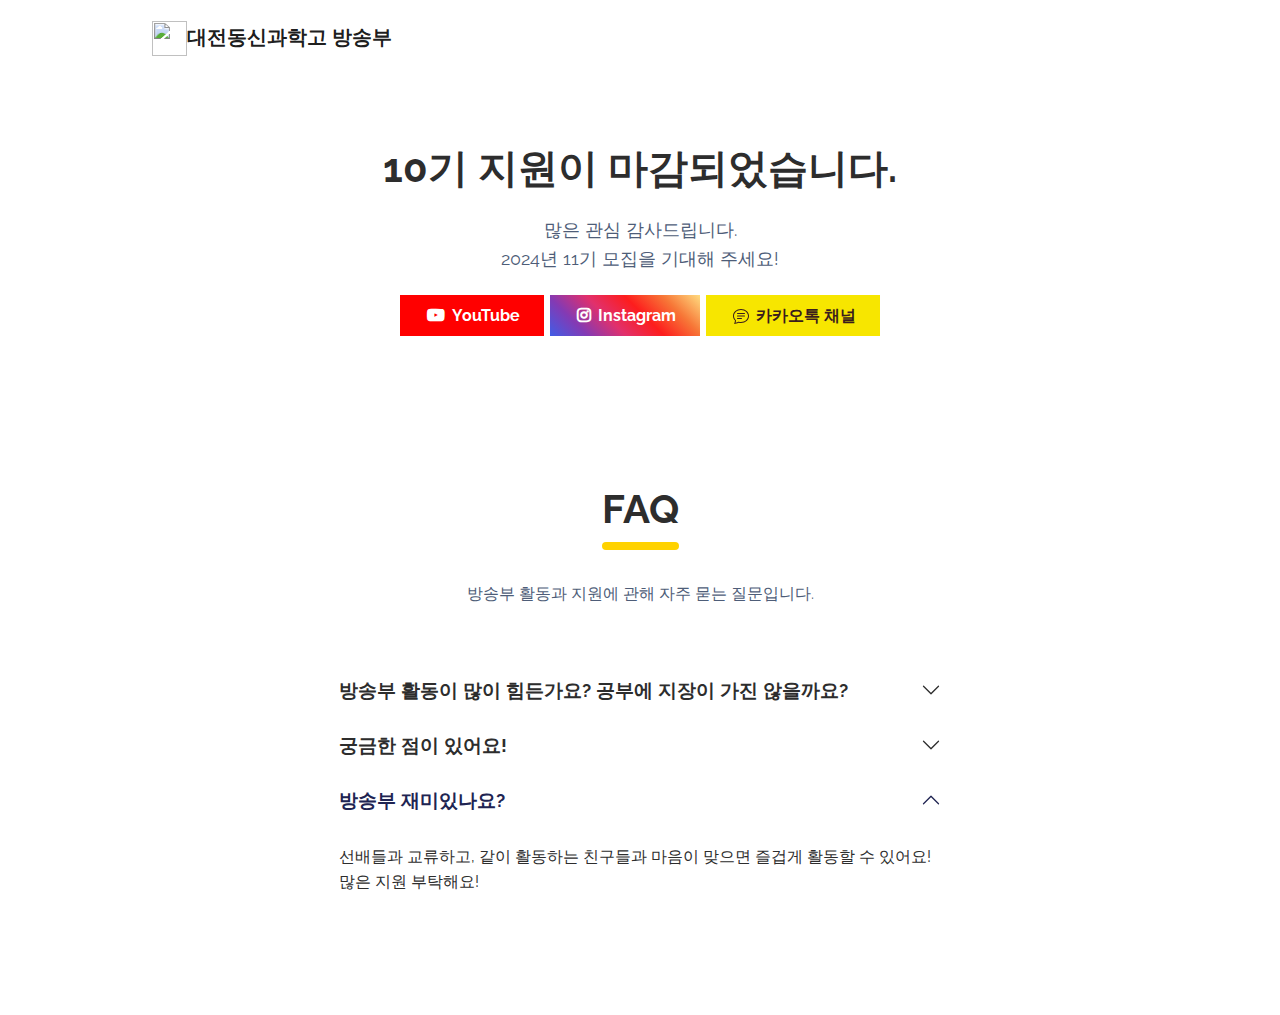
==== commit c308b0c5: "Navbar bug fix" ====
--- a/apply.html
+++ b/apply.html
@@ -30,18 +30,7 @@
 
 <body>
     <nav class="navbar navbar-light navbar-expand-md fixed-top navbar-shrink py-3" id="mainNav">
-        <div class="container"><a class="navbar-brand d-flex align-items-center" href="/"><span><img src="https://github.com/hoony6134/dhbs-apply/blob/main/logo.png?raw=true" style="width: 35px;height: 35px;">대전동신과학고 방송부</span></a><button data-bs-toggle="collapse" class="navbar-toggler" data-bs-target="#navcol-1"><span class="visually-hidden">Toggle navigation</span><span class="navbar-toggler-icon"></span></button>
-            <div class="collapse navbar-collapse" id="navcol-1">
-                <ul class="navbar-nav mx-auto">
-                    <li class="nav-item"><a class="nav-link" href="index.html">홈</a></li>
-                    <li class="nav-item"></li>
-                    <li class="nav-item"></li>
-                    <li class="nav-item"></li>
-                    <li class="nav-item"></li>
-                    <li class="nav-item"><a class="nav-link" href="apply_result.html">합격자 발표</a></li>
-                </ul><a class="btn btn-primary shadow" role="button" href="apply_result.html">합격자 발표 확인하기</a>
-            </div>
-        </div>
+        <div class="container"><a class="navbar-brand d-flex align-items-center" href="/"><span><img src="https://github.com/hoony6134/dhbs-apply/blob/main/logo.png?raw=true" style="width: 35px;height: 35px;">대전동신과학고 방송부</span></a></div>
     </nav>
     <section class="py-5 mt-5" style="text-align: center;">
         <div class="container py-5">
